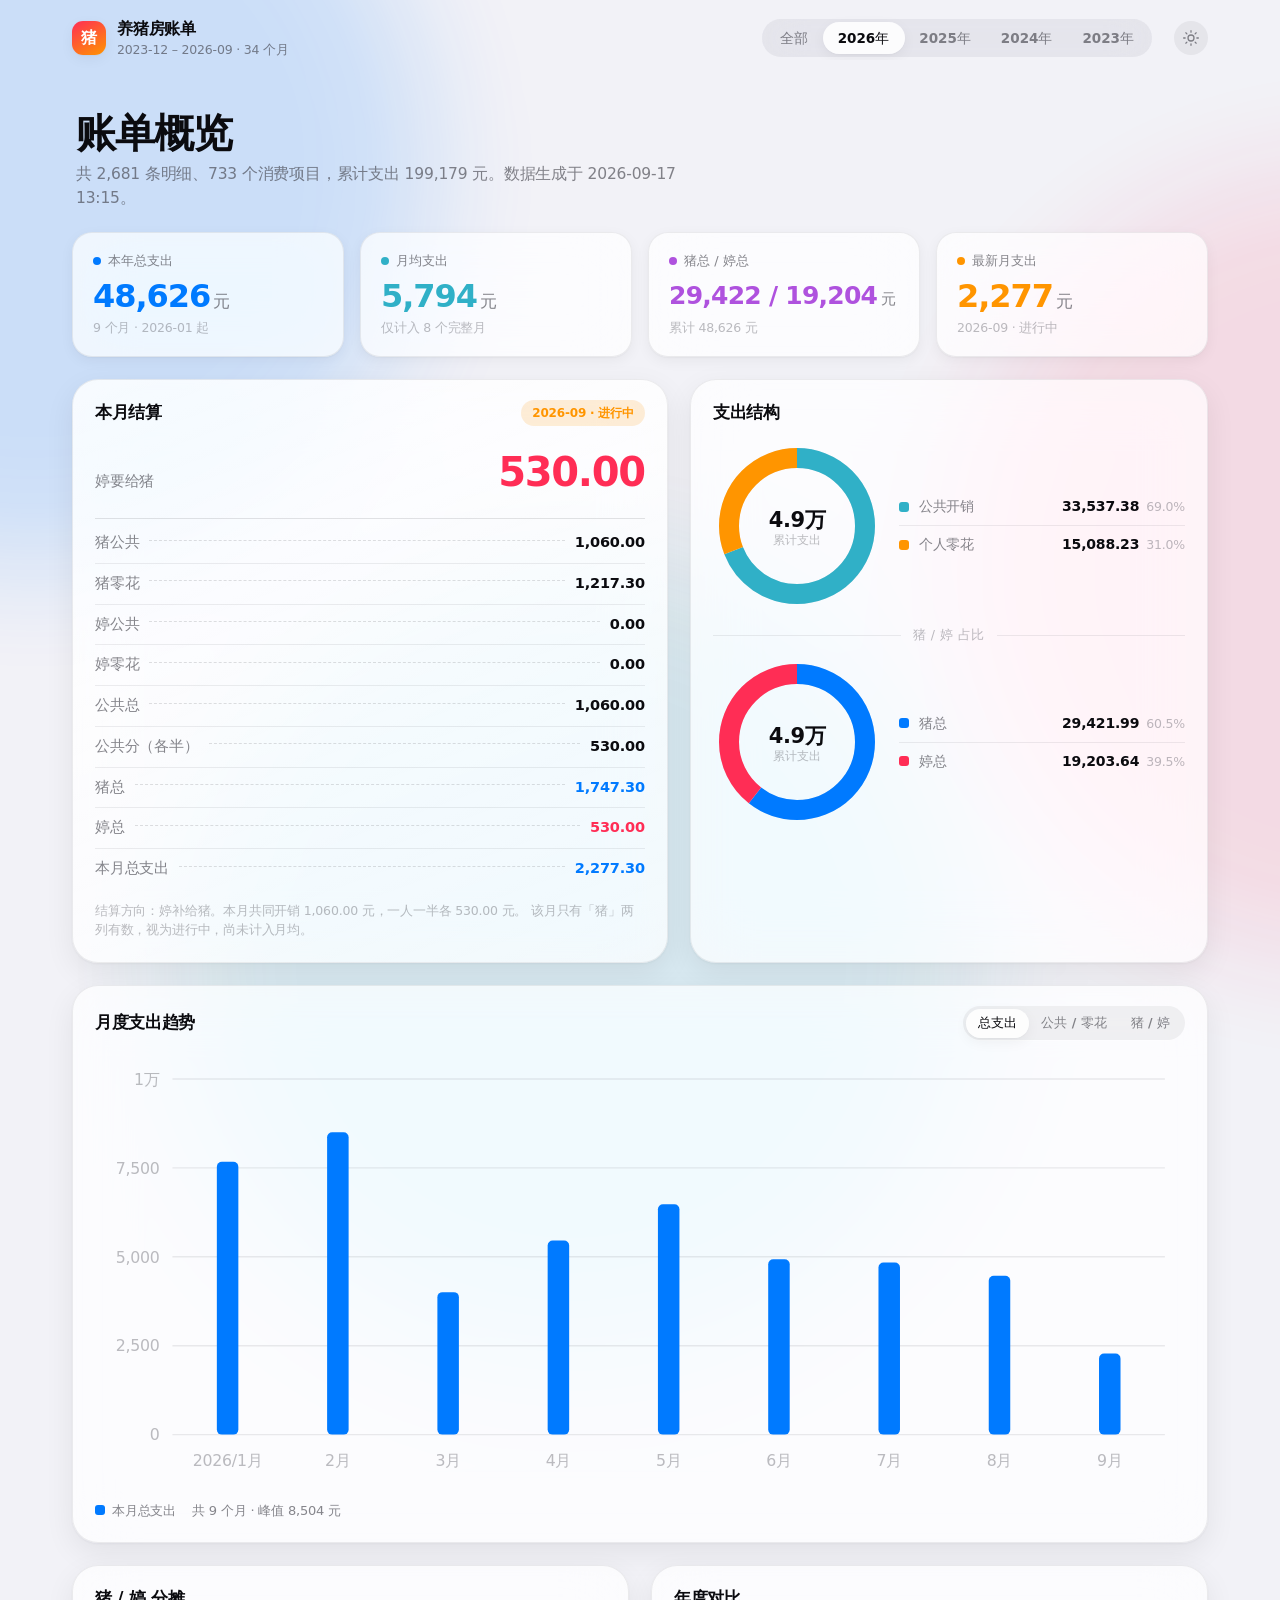
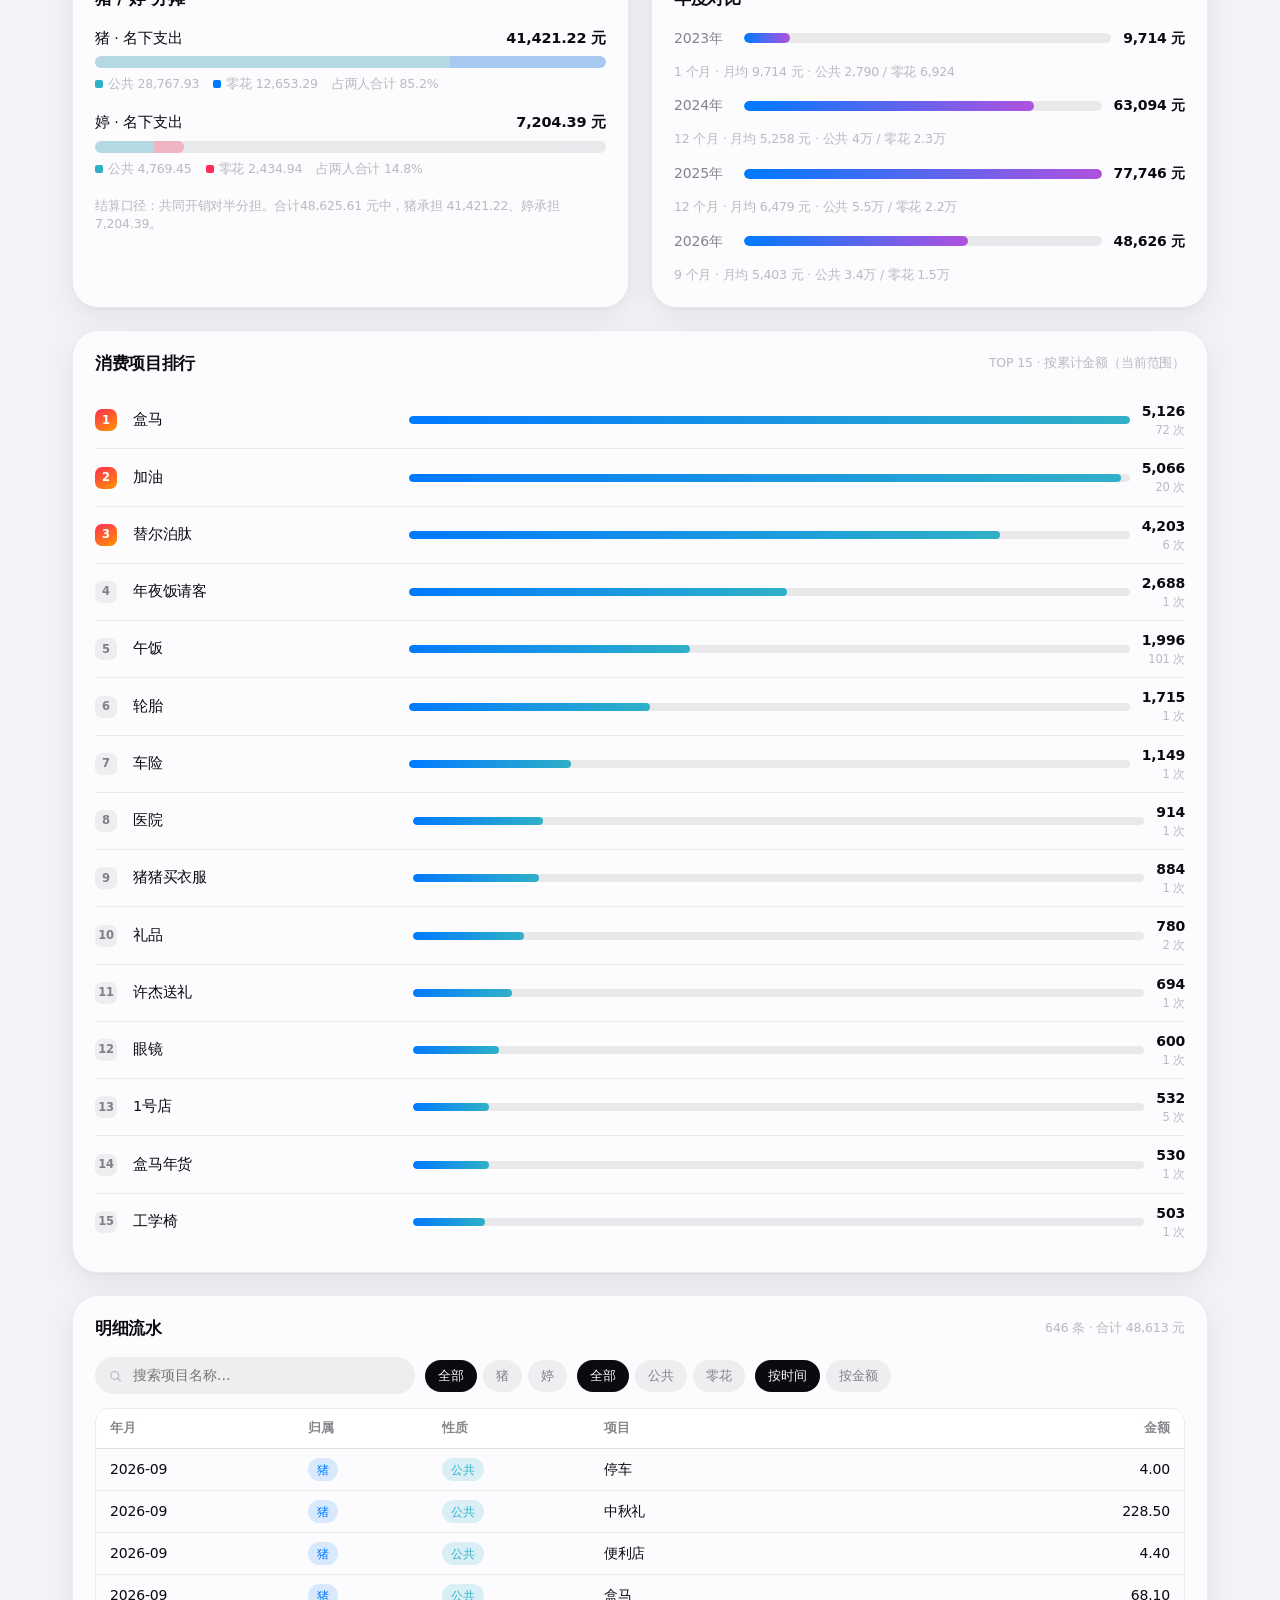
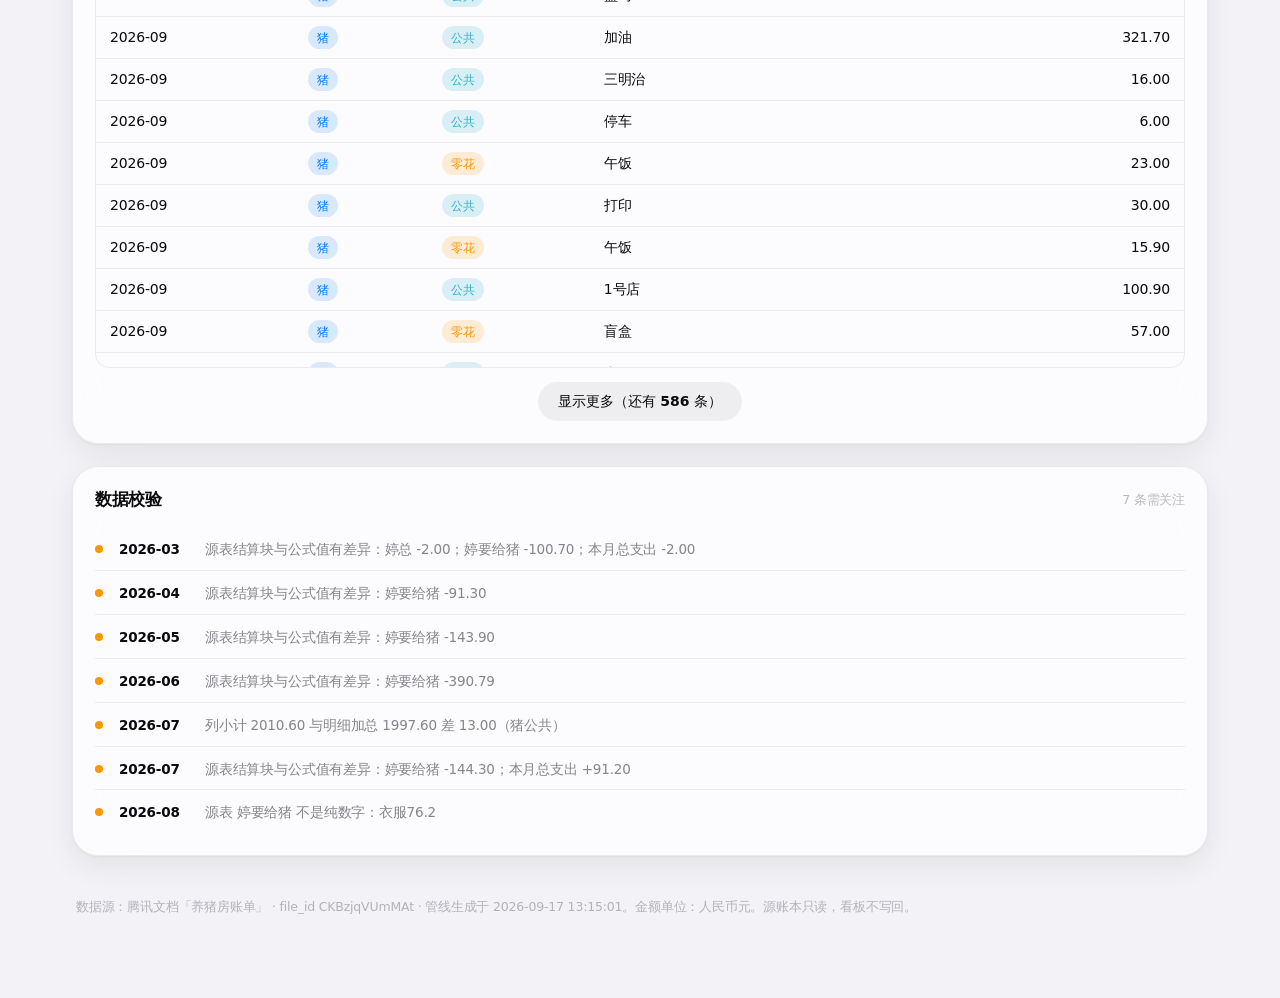
==== piggy-ledger/index.html @ edb76430 "1" ====
<!DOCTYPE html>
<html lang="zh-CN" data-theme="auto">
<head>
<meta charset="utf-8" />
<meta name="viewport" content="width=device-width, initial-scale=1, viewport-fit=cover" />
<meta name="color-scheme" content="light dark" />
<title>养猪房账单 · 看板</title>
<script>
/* 外观引导：把 auto 解析成 light/dark，避免首屏闪白 */
(function () {
  try {
    var pref = localStorage.getItem('piggy-theme') || 'auto';
    var dark = pref === 'dark'
      || (pref === 'auto' && window.matchMedia('(prefers-color-scheme: dark)').matches);
    document.documentElement.dataset.theme = dark ? 'dark' : 'light';
    document.documentElement.dataset.themePref = pref;
  } catch (e) {
    document.documentElement.dataset.theme = 'light';
  }
})();
</script>
<link rel="stylesheet" href="./styles.css" />
</head>
<body>

<div class="aurora" aria-hidden="true">
  <span class="aurora-a"></span>
  <span class="aurora-b"></span>
  <span class="aurora-c"></span>
</div>

<header class="navbar" id="navbar">
  <div class="navbar-inner">
    <div class="brand">
      <span class="brand-mark" aria-hidden="true">猪</span>
      <span class="brand-text">
        <strong>养猪房账单</strong>
        <em id="brandSub">加载中</em>
      </span>
    </div>

    <div class="navbar-tools">
      <!-- 横向滚动容器：窄屏下年份放不下时可横滑，两端渐隐提示「还有更多」 -->
      <div class="segmented-scroll" id="yearScroll">
        <div class="segmented" id="yearSeg" role="tablist" aria-label="年份筛选">
          <span class="segmented-pill" id="yearPill" aria-hidden="true"></span>
        </div>
      </div>
      <button class="icon-btn" id="themeBtn" type="button" title="切换外观" aria-label="切换外观">
        <svg viewBox="0 0 24 24" width="18" height="18" aria-hidden="true">
          <path class="ico-sun" d="M12 4.2v-2M12 21.8v-2M4.2 12h-2M21.8 12h-2M6.5 6.5 5.1 5.1M18.9 18.9l-1.4-1.4M17.5 6.5l1.4-1.4M5.1 18.9l1.4-1.4"
                stroke="currentColor" stroke-width="1.7" stroke-linecap="round" fill="none"/>
          <circle class="ico-sun" cx="12" cy="12" r="4" stroke="currentColor" stroke-width="1.7" fill="none"/>
          <path class="ico-moon" d="M20 13.6A8.4 8.4 0 0 1 10.4 4a8.4 8.4 0 1 0 9.6 9.6Z"
                stroke="currentColor" stroke-width="1.7" fill="none" stroke-linejoin="round"/>
        </svg>
      </button>
    </div>
  </div>
</header>

<main class="wrap">

  <section class="intro reveal">
    <h1>账单概览</h1>
    <p id="introSub">正在读取数据集…</p>
  </section>

  <section class="kpi-grid reveal" id="kpiGrid" aria-live="polite"></section>

  <section class="grid cols-3-2 reveal">
    <article class="card settlement-card" id="settlementCard">
      <div class="card-head">
        <h2>本月结算</h2>
        <span class="badge" id="settlementBadge">—</span>
      </div>
      <div class="settle-hero">
        <span class="settle-label">婷要给猪</span>
        <span class="settle-value" id="settleValue">—</span>
      </div>
      <ul class="settle-rows" id="settleRows"></ul>
      <p class="settle-note" id="settleNote"></p>
    </article>

    <article class="card" id="donutCard">
      <div class="card-head"><h2>支出结构</h2></div>
      <div class="donut-wrap">
        <div class="donut-host" id="donutHost"></div>
        <ul class="donut-legend" id="donutLegend"></ul>
      </div>
      <div class="donut-divider"><span>猪 / 婷 占比</span></div>
      <div class="donut-wrap">
        <div class="donut-host" id="donutHost2"></div>
        <ul class="donut-legend" id="donutLegend2"></ul>
      </div>
    </article>
  </section>

  <section class="card reveal">
    <div class="card-head">
      <h2>月度支出趋势</h2>
      <div class="segmented segmented-sm" id="trendSeg" role="tablist" aria-label="趋势口径">
        <span class="segmented-pill" id="trendPill" aria-hidden="true"></span>
      </div>
    </div>
    <div class="chart-host" id="trendHost"></div>
    <ul class="legend" id="trendLegend"></ul>
  </section>

  <section class="grid cols-2 reveal">
    <article class="card">
      <div class="card-head"><h2>猪 / 婷 分摊</h2></div>
      <div class="split-host" id="splitHost"></div>
    </article>
    <article class="card">
      <div class="card-head"><h2>年度对比</h2></div>
      <div class="year-host" id="yearHost"></div>
    </article>
  </section>

  <section class="card reveal">
    <div class="card-head">
      <h2>消费项目排行</h2>
      <span class="card-hint" id="rankHint">按累计金额</span>
    </div>
    <ol class="rank-list" id="rankList"></ol>
  </section>

  <section class="card reveal" id="detailCard">
    <div class="card-head">
      <h2>明细流水</h2>
      <span class="card-hint" id="detailHint">—</span>
    </div>
    <div class="filters">
      <label class="search">
        <svg viewBox="0 0 24 24" width="16" height="16" aria-hidden="true">
          <circle cx="11" cy="11" r="6.4" stroke="currentColor" stroke-width="1.8" fill="none"/>
          <path d="m16 16 4 4" stroke="currentColor" stroke-width="1.8" stroke-linecap="round"/>
        </svg>
        <input id="detailSearch" type="search" placeholder="搜索项目名称…" autocomplete="off" />
      </label>
      <div class="chip-row" id="whoChips"></div>
      <div class="chip-row" id="kindChips"></div>
      <div class="chip-row" id="sortChips"></div>
    </div>
    <div class="table-scroll" id="tableScroll">
      <table class="detail-table">
        <thead>
          <tr><th>年月</th><th>归属</th><th>性质</th><th>项目</th><th class="num">金额</th></tr>
        </thead>
        <tbody id="detailBody"></tbody>
      </table>
    </div>
    <div class="table-foot">
      <button class="btn" id="loadMore" type="button">显示更多</button>
    </div>
  </section>

  <section class="card reveal" id="checkCard">
    <div class="card-head">
      <h2>数据校验</h2>
      <span class="card-hint" id="checkHint">—</span>
    </div>
    <ul class="check-list" id="checkList"></ul>
  </section>

  <footer class="foot">
    <span id="footMeta">—</span>
  </footer>
</main>

<div class="tooltip" id="tooltip" role="tooltip" aria-hidden="true"></div>

<script src="./data.js"></script>
<script src="./app.js"></script>
</body>
</html>
---- piggy-ledger/styles.css ----
/* ============================================================
   养猪房账单 · Apple 风格设计系统
   设计依据：WWDC 流体交互 —— 即时响应 / 弹簧驱动 / 材质分层 / 光学字号
   动效参数：临界阻尼 damping 1.0 (response 0.4) · 抽屉阻尼 damping 0.8 (response 0.3)
   ============================================================ */

/* ------------------------------------------------------------ 令牌 */
html[data-theme="light"] {
  --bg-base: #F2F2F7;
  --bg-deep: #E9E9EF;

  --material: rgba(255, 255, 255, 0.72);
  --material-strong: rgba(255, 255, 255, 0.86);
  --material-thin: rgba(255, 255, 255, 0.52);
  --material-blur: saturate(180%) blur(30px);
  --material-blur-thin: saturate(180%) blur(20px);

  --label: #0B0B0F;
  --label-2: rgba(60, 60, 67, 0.62);
  --label-3: rgba(60, 60, 67, 0.34);
  --label-4: rgba(60, 60, 67, 0.16);

  --separator: rgba(60, 60, 67, 0.14);
  --hairline: rgba(60, 60, 67, 0.09);

  --fill-1: rgba(120, 120, 128, 0.10);
  --fill-2: rgba(120, 120, 128, 0.16);

  --blue: #007AFF;
  --green: #34C759;
  --orange: #FF9500;
  --pink: #FF2D55;
  --purple: #AF52DE;
  --teal: #30B0C7;
  --indigo: #5856D6;
  --red: #FF3B30;
  --yellow: #FFB300;
  --gray: #8E8E93;

  --shadow-1: 0 1px 2px rgba(0, 0, 0, .04), 0 4px 14px rgba(0, 0, 0, .05);
  --shadow-2: 0 1px 3px rgba(0, 0, 0, .05), 0 10px 30px rgba(0, 0, 0, .07);
  --shadow-3: 0 2px 8px rgba(0, 0, 0, .06), 0 20px 60px rgba(0, 0, 0, .10);

  --aurora-a: rgba(0, 122, 255, .18);
  --aurora-b: rgba(255, 45, 85, .13);
  --aurora-c: rgba(48, 176, 199, .14);

  --chart-grid: rgba(60, 60, 67, 0.10);
  --track: rgba(120, 120, 128, 0.14);
}

html[data-theme="dark"] {
  --bg-base: #000000;
  --bg-deep: #000000;

  --material: rgba(28, 28, 30, 0.72);
  --material-strong: rgba(38, 38, 42, 0.82);
  --material-thin: rgba(28, 28, 30, 0.50);
  --material-blur: saturate(180%) blur(30px);
  --material-blur-thin: saturate(180%) blur(20px);

  --label: #FFFFFF;
  --label-2: rgba(235, 235, 245, 0.62);
  --label-3: rgba(235, 235, 245, 0.34);
  --label-4: rgba(235, 235, 245, 0.16);

  --separator: rgba(235, 235, 245, 0.16);
  --hairline: rgba(235, 235, 245, 0.10);

  --fill-1: rgba(120, 120, 128, 0.20);
  --fill-2: rgba(120, 120, 128, 0.32);

  --blue: #0A84FF;
  --green: #30D158;
  --orange: #FF9F0A;
  --pink: #FF375F;
  --purple: #BF5AF2;
  --teal: #40C8E0;
  --indigo: #5E5CE6;
  --red: #FF453A;
  --yellow: #FFD60A;
  --gray: #98989D;

  --shadow-1: 0 1px 2px rgba(0, 0, 0, .4), 0 4px 16px rgba(0, 0, 0, .5);
  --shadow-2: 0 1px 3px rgba(0, 0, 0, .5), 0 12px 34px rgba(0, 0, 0, .6);
  --shadow-3: 0 2px 8px rgba(0, 0, 0, .55), 0 24px 70px rgba(0, 0, 0, .7);

  --aurora-a: rgba(10, 132, 255, .30);
  --aurora-b: rgba(255, 55, 95, .20);
  --aurora-c: rgba(64, 200, 224, .20);

  --chart-grid: rgba(235, 235, 245, 0.10);
  --track: rgba(120, 120, 128, 0.24);
}

:root {
  /* 弹簧：damping 1.0 / response 0.4 —— 移动、位移 */
  --spring-move: cubic-bezier(0.32, 0.72, 0, 1);
  --spring-settle: cubic-bezier(0.4, 0, 0.2, 1);
  /* 弹簧：damping 0.8 / response 0.3 —— 抽屉、分段控件，带轻微过冲 */
  --spring-sheet: cubic-bezier(0.34, 1.28, 0.5, 1);
  --dur-fast: 180ms;
  --dur: 320ms;
  --dur-slow: 460ms;

  --radius-xl: 26px;
  --radius-lg: 20px;
  --radius-md: 14px;
  --radius-sm: 10px;
  --radius-pill: 980px;

  --font: -apple-system, BlinkMacSystemFont, "SF Pro Display", "SF Pro Text",
          "Segoe UI Variable Display", "Segoe UI", "PingFang SC", "Hiragino Sans GB",
          "Microsoft YaHei UI", "Microsoft YaHei", system-ui, sans-serif;
  --font-num: "SF Mono", ui-monospace, "Cascadia Mono", "Segoe UI Mono", Consolas, monospace;

  --maxw: 1180px;
}

/* ------------------------------------------------------------ 基础 */

* { box-sizing: border-box; }

html { -webkit-text-size-adjust: 100%; }

body {
  margin: 0;
  min-height: 100vh;
  font-family: var(--font);
  color: var(--label);
  background: var(--bg-base);
  /* 光学字号：正文 17px 对应 Apple body，行高随字号自适应 */
  font-size: 17px;
  line-height: 1.5;
  letter-spacing: -0.011em;
  -webkit-font-smoothing: antialiased;
  text-rendering: optimizeLegibility;
  overflow-x: hidden;
}

h1, h2, h3, p, ul, ol, figure { margin: 0; }
ul, ol { padding: 0; list-style: none; }
button { font: inherit; color: inherit; }

.num, .tabular { font-variant-numeric: tabular-nums; }

/* ------------------------------------------------------------ 背景极光 */
.aurora {
  position: fixed;
  inset: -20vmax;
  z-index: 0;
  pointer-events: none;
  filter: blur(60px);
  opacity: .9;
}
.aurora span {
  position: absolute;
  display: block;
  width: 62vmax;
  height: 62vmax;
  border-radius: 50%;
  will-change: transform;
}
.aurora-a { background: var(--aurora-a); top: 2%; left: -6%; animation: drift-a 34s var(--spring-move) infinite alternate; }
.aurora-b { background: var(--aurora-b); top: 30%; right: -12%; animation: drift-b 41s var(--spring-move) infinite alternate; }
.aurora-c { background: var(--aurora-c); bottom: -14%; left: 24%; animation: drift-c 47s var(--spring-move) infinite alternate; }

@keyframes drift-a { to { transform: translate3d(9vmax, 7vmax, 0) scale(1.14); } }
@keyframes drift-b { to { transform: translate3d(-8vmax, 10vmax, 0) scale(1.08); } }
@keyframes drift-c { to { transform: translate3d(6vmax, -8vmax, 0) scale(1.12); } }

/* ------------------------------------------------------------ 导航栏 */
.navbar {
  position: sticky;
  top: 0;
  z-index: 40;
  padding: 10px 0;
  background: transparent;
  transition: background var(--dur) var(--spring-move), box-shadow var(--dur) var(--spring-move);
}
.navbar.is-stuck {
  background: var(--material);
  -webkit-backdrop-filter: var(--material-blur);
  backdrop-filter: var(--material-blur);
  box-shadow: 0 1px 0 var(--hairline), 0 8px 30px rgba(0, 0, 0, .05);
}
.navbar-inner {
  max-width: var(--maxw);
  margin: 0 auto;
  padding: 6px 22px;
  display: flex;
  align-items: center;
  gap: 16px;
  justify-content: space-between;
}
.brand { display: flex; align-items: center; gap: 11px; min-width: 0; }
.brand-mark {
  width: 34px; height: 34px;
  flex: 0 0 34px;
  display: grid; place-items: center;
  border-radius: 11px;
  font-size: 16px; font-weight: 700;
  color: #fff;
  background: linear-gradient(150deg, var(--pink), var(--orange));
  box-shadow: var(--shadow-1);
}
.brand-text { display: flex; flex-direction: column; min-width: 0; }
.brand-text strong { font-size: 16px; font-weight: 640; letter-spacing: -0.015em; }
.brand-text em {
  font-style: normal;
  font-size: 12.5px;
  color: var(--label-2);
  white-space: nowrap; overflow: hidden; text-overflow: ellipsis;
}
.navbar-tools { display: flex; align-items: center; gap: 10px; }

/* ------------------------------------------------------------ 分段控件 */
.segmented {
  position: relative;
  display: inline-flex;
  align-items: center;
  padding: 3px;
  border-radius: var(--radius-pill);
  background: var(--fill-1);
  -webkit-backdrop-filter: var(--material-blur-thin);
  backdrop-filter: var(--material-blur-thin);
}

/* 窄屏：年份分段控件横向滚动，不撑破导航栏 */
.segmented-scroll {
  flex: 0 1 auto;
  min-width: 0;
  max-width: 100%;
  overflow-x: auto;
  overflow-y: hidden;
  scrollbar-width: none;
  -webkit-overflow-scrolling: touch;
  /* 滚动时不触发浏览器返回手势 */
  overscroll-behavior-x: contain;
  /* 首尾留白，滚动到边缘时药丸不贴边 */
  padding: 3px 12px;
  /* 两端渐隐，暗示「还有更多」；未滚动到边界时才显示 */
  -webkit-mask-image: linear-gradient(90deg, transparent 0, #000 16px, #000 calc(100% - 16px), transparent 100%);
  mask-image: linear-gradient(90deg, transparent 0, #000 16px, #000 calc(100% - 16px), transparent 100%);
}
.segmented-scroll::-webkit-scrollbar { display: none; height: 0; }
.segmented-scroll .segmented { flex: 0 0 auto; }
.segmented-scroll.is-start {
  -webkit-mask-image: linear-gradient(90deg, #000 0, #000 calc(100% - 16px), transparent 100%);
  mask-image: linear-gradient(90deg, #000 0, #000 calc(100% - 16px), transparent 100%);
}
.segmented-scroll.is-end {
  -webkit-mask-image: linear-gradient(90deg, transparent 0, #000 16px, #000 100%);
  mask-image: linear-gradient(90deg, transparent 0, #000 16px, #000 100%);
}
.segmented-scroll.is-start.is-end {
  -webkit-mask-image: none;
  mask-image: none;
}

.segmented-pill {
  position: absolute;
  top: 3px; left: 0;
  height: calc(100% - 6px);
  border-radius: var(--radius-pill);
  background: var(--material-strong);
  box-shadow: var(--shadow-1);
  transform: translate3d(0, 0, 0);
  transition: transform var(--dur) var(--spring-sheet), width var(--dur) var(--spring-sheet);
  will-change: transform, width;
  pointer-events: none;
}
.segmented button {
  position: relative;
  z-index: 1;
  border: 0;
  background: none;
  padding: 6px 15px;
  min-height: 28px;
  display: inline-flex;
  align-items: center;
  justify-content: center;
  border-radius: var(--radius-pill);
  font-size: 13.5px;
  font-weight: 560;
  color: var(--label-2);
  cursor: pointer;
  white-space: nowrap;
  -webkit-tap-highlight-color: transparent;
  /* 按下即反馈：不等抬起 */
  transition: color var(--dur-fast) linear, transform 120ms var(--spring-move);
}
.segmented button:hover { color: var(--label); }
.segmented button:active { transform: scale(.955); }
.segmented button[aria-selected="true"] { color: var(--label); }
.segmented-sm button { padding: 5px 12px; min-height: 26px; font-size: 12.5px; }

.icon-btn {
  width: 34px; height: 34px;
  flex: 0 0 auto;
  display: grid; place-items: center;
  border: 0;
  border-radius: 50%;
  background: var(--fill-1);
  color: var(--label-2);
  cursor: pointer;
  -webkit-tap-highlight-color: transparent;
  transition: transform var(--dur) var(--spring-move), background var(--dur-fast) linear;
}
.icon-btn:hover { background: var(--fill-2); color: var(--label); }
.icon-btn:active { transform: scale(.92); }
html[data-theme="dark"] .ico-sun { display: none; }
html[data-theme="light"] .ico-moon { display: none; }

/* ------------------------------------------------------------ 布局 */
.wrap {
  position: relative;
  z-index: 1;
  max-width: var(--maxw);
  margin: 0 auto;
  padding: 26px 22px 80px;
  display: flex;
  flex-direction: column;
  gap: 22px;
}
.grid { display: grid; gap: 22px; }
.cols-2 { grid-template-columns: repeat(2, minmax(0, 1fr)); }
.cols-3-2 { grid-template-columns: minmax(0, 1.15fr) minmax(0, 1fr); }

.intro { padding: 10px 4px 0; }
.intro h1 {
  font-size: 40px;
  line-height: 1.08;
  font-weight: 700;
  letter-spacing: -0.028em;
}
.intro p {
  margin-top: 8px;
  color: var(--label-2);
  font-size: 15.5px;
  max-width: 62ch;
}

/* ------------------------------------------------------------ 卡片（材质 + 层级） */
.card {
  position: relative;
  padding: 20px 22px 22px;
  border-radius: var(--radius-xl);
  background: var(--material);
  -webkit-backdrop-filter: var(--material-blur);
  backdrop-filter: var(--material-blur);
  box-shadow: var(--shadow-2);
  border: 1px solid var(--hairline);
  transition: transform var(--dur) var(--spring-move), box-shadow var(--dur) var(--spring-move);
}
@media (hover: hover) {
  .card:hover { transform: translate3d(0, -3px, 0); box-shadow: var(--shadow-3); }
}
.card-head {
  display: flex;
  align-items: center;
  justify-content: space-between;
  gap: 14px;
  margin-bottom: 16px;
}
.card-head h2 {
  font-size: 17px;
  font-weight: 640;
  letter-spacing: -0.018em;
}
.card-hint { font-size: 12.5px; color: var(--label-3); }

/* ------------------------------------------------------------ KPI */
.kpi-grid {
  display: grid;
  grid-template-columns: repeat(4, minmax(0, 1fr));
  gap: 16px;
}
.kpi {
  padding: 18px 20px;
  border-radius: var(--radius-lg);
  background: var(--material);
  -webkit-backdrop-filter: var(--material-blur);
  backdrop-filter: var(--material-blur);
  box-shadow: var(--shadow-1);
  border: 1px solid var(--hairline);
  transition: transform var(--dur) var(--spring-move), box-shadow var(--dur) var(--spring-move);
}
@media (hover: hover) {
  .kpi:hover { transform: translate3d(0, -3px, 0); box-shadow: var(--shadow-2); }
}
.kpi-label {
  display: flex; align-items: center; gap: 7px;
  font-size: 13px;
  color: var(--label-2);
  letter-spacing: 0;
}
.kpi-dot { width: 8px; height: 8px; border-radius: 50%; background: var(--blue); flex: 0 0 8px; }
.kpi-value {
  margin-top: 8px;
  font-size: 32px;
  font-weight: 660;
  letter-spacing: -0.032em;
  line-height: 36px;
  font-variant-numeric: tabular-nums;
}
/* line-height:1 让「元」的行盒只按自身字号计算，不再把整行行盒撑高，
   从而所有 KPI 卡的行高一致（否则小字号 unit 会把行盒从 36px 撑到 42px） */
.kpi-value .unit { font-size: 17px; font-weight: 560; color: var(--label-2); margin-left: 3px; letter-spacing: 0; line-height: 1; }
/* 猪总/婷总 卡片：长文本「X / Y 元」强制单行，字号按断点分档（不用流体缩放，避免全程小字） */
.kpi-people .kpi-value {
  white-space: nowrap;
  letter-spacing: -0.03em;
  font-size: 25px;          /* ≥1121px：四列并排，卡片最窄处内容宽约 217px */
}
/* 「元」按 0.58em 跟随数字缩放，观感与其余 KPI 卡的 unit 一致 */
.kpi-people .kpi-value .unit { font-size: 0.58em; margin-left: 4px; letter-spacing: 0; }
/* 1001–1120px：四列且卡片最窄（内容宽 187–217px），字号收到最小一档 */
@media (min-width: 1001px) and (max-width: 1120px) {
  .kpi-people .kpi-value { font-size: 22px; }
}
/* 两列布局（641–1000px）：卡片变宽，字号可放大 */
@media (min-width: 641px) and (max-width: 1000px) {
  .kpi-people .kpi-value { font-size: 28px; }
}
/* 窄屏（≤640px）：两列下这张卡只有约 140px 可用宽度，改为独占整行，
   字号得以与其余 KPI 卡一致（24px），最后一张卡同样占满以补齐栅格 */
@media (max-width: 640px) {
  .kpi-people, .kpi:last-child { grid-column: 1 / -1; }
  .kpi-people .kpi-value { font-size: 24px; }
}
.kpi-sub { margin-top: 5px; font-size: 12.5px; color: var(--label-3); }

/* ------------------------------------------------------------ 结算卡 */
.settlement-card {
  background: linear-gradient(160deg, var(--material-strong), var(--material));
}
.badge {
  padding: 4px 11px;
  border-radius: var(--radius-pill);
  font-size: 12px;
  font-weight: 600;
  color: var(--blue);
  background: color-mix(in srgb, var(--blue) 14%, transparent);
  white-space: nowrap;
}
.badge.is-warn { color: var(--orange); background: color-mix(in srgb, var(--orange) 16%, transparent); }
.settle-hero {
  display: flex;
  align-items: baseline;
  justify-content: space-between;
  gap: 12px;
  padding-bottom: 16px;
  border-bottom: 1px solid var(--separator);
}
.settle-label { font-size: 14.5px; color: var(--label-2); }
.settle-value {
  font-size: 40px;
  font-weight: 700;
  letter-spacing: -0.032em;
  font-variant-numeric: tabular-nums;
  color: var(--pink);
}
.settle-rows { margin-top: 4px; }
.settle-rows li {
  display: flex;
  align-items: center;
  gap: 10px;
  padding: 9px 0;
  border-bottom: 1px solid var(--hairline);
  font-size: 14.5px;
}
.settle-rows li:last-child { border-bottom: 0; }
.settle-rows .k { color: var(--label-2); }
.settle-rows .dots { flex: 1; border-bottom: 1px dashed var(--label-4); transform: translateY(-3px); }
.settle-rows .v { font-variant-numeric: tabular-nums; font-weight: 600; }
.settle-note { margin-top: 12px; font-size: 12.5px; color: var(--label-3); line-height: 1.55; }

/* ------------------------------------------------------------ 环图 */
.donut-wrap { display: flex; align-items: center; gap: 18px; }
.donut-host { flex: 0 0 168px; }
.donut-host svg { width: 168px; height: 168px; display: block; }
.donut-arc { transition: opacity var(--dur-fast) linear; }
.donut-host:hover .donut-arc { opacity: .45; }
.donut-arc:hover, .donut-arc.is-on { opacity: 1 !important; }
.donut-center-v { font-size: 21px; font-weight: 680; letter-spacing: -0.02em; }
.donut-center-l { font-size: 11.5px; }
.donut-legend { flex: 1; min-width: 0; }
.donut-legend li {
  display: grid;
  grid-template-columns: 10px 1fr auto;
  align-items: center;
  gap: 10px;
  padding: 8px 0;
  font-size: 14px;
  border-bottom: 1px solid var(--hairline);
}
.donut-legend li:last-child { border-bottom: 0; }
.donut-legend .sw { width: 10px; height: 10px; border-radius: 3px; }
.donut-legend .n { color: var(--label-2); }
.donut-legend .v { font-variant-numeric: tabular-nums; font-weight: 600; }
.donut-legend .pct { color: var(--label-3); font-size: 12.5px; margin-left: 7px; font-weight: 500; }
.donut-divider {
  display: flex; align-items: center; gap: 12px;
  margin-top: 16px; margin-bottom: 14px;
  color: var(--label-3); font-size: 12.5px; font-weight: 500; letter-spacing: .04em;
}
.donut-divider::before, .donut-divider::after { content: ''; flex: 1; height: 1px; background: var(--track); }

/* ------------------------------------------------------------ 图表 */
.chart-host { width: 100%; }
.chart-host svg { width: 100%; height: auto; display: block; overflow: visible; }
.bar { transition: opacity var(--dur-fast) linear; }
.chart-host:hover .bar { opacity: .5; }
.chart-host .bar.is-on { opacity: 1; }
.chart-host .hit { fill: transparent; cursor: pointer; }
.axis-label { font-size: 11px; fill: var(--label-3); font-variant-numeric: tabular-nums; }
.grid-line { stroke: var(--chart-grid); stroke-width: 1; }
.bar-rect { transition: y var(--dur-slow) var(--spring-move), height var(--dur-slow) var(--spring-move), opacity var(--dur-fast) linear; }

.legend { display: flex; flex-wrap: wrap; gap: 16px; margin-top: 14px; }
.legend li { display: flex; align-items: center; gap: 7px; font-size: 13px; color: var(--label-2); }
.legend .sw { width: 10px; height: 10px; border-radius: 3px; }

/* ------------------------------------------------------------ 分摊 */
.split-host { display: flex; flex-direction: column; gap: 18px; }
.split-row .split-top {
  display: flex; align-items: baseline; justify-content: space-between;
  font-size: 14.5px; margin-bottom: 7px;
}
.split-row .split-top .amt { font-variant-numeric: tabular-nums; font-weight: 640; }
.split-track {
  height: 12px;
  border-radius: var(--radius-pill);
  background: var(--track);
  overflow: hidden;
  display: flex;
}
.split-track span { display: block; height: 100%; transition: width var(--dur-slow) var(--spring-move); }
.split-legend { margin-top: 7px; display: flex; gap: 14px; font-size: 12.5px; color: var(--label-3); }
.split-legend i { display: inline-block; width: 8px; height: 8px; border-radius: 2px; margin-right: 5px; }

/* ------------------------------------------------------------ 年度对比 */
.year-host { display: flex; flex-direction: column; gap: 14px; }
.year-row {
  display: grid;
  grid-template-columns: 58px 1fr auto;
  align-items: center;
  gap: 12px;
  font-size: 14px;
}
.year-row .y { color: var(--label-2); font-variant-numeric: tabular-nums; }
.year-row .track { height: 10px; border-radius: var(--radius-pill); background: var(--track); overflow: hidden; }
.year-row .track i { display: block; height: 100%; border-radius: var(--radius-pill); transition: width var(--dur-slow) var(--spring-move); }
.year-row .amt { font-variant-numeric: tabular-nums; font-weight: 620; }
.year-note { font-size: 12.5px; color: var(--label-3); }

/* ------------------------------------------------------------ 排行 */
.rank-list { display: flex; flex-direction: column; }
.rank-item {
  display: grid;
  grid-template-columns: 26px minmax(96px, 1.1fr) minmax(80px, 3fr) auto;
  align-items: center;
  gap: 12px;
  padding: 9px 0;
  border-bottom: 1px solid var(--hairline);
}
.rank-item:last-child { border-bottom: 0; }
.rank-no {
  width: 22px; height: 22px;
  display: grid; place-items: center;
  border-radius: 7px;
  font-size: 11.5px; font-weight: 640;
  color: var(--label-2);
  background: var(--fill-1);
  font-variant-numeric: tabular-nums;
}
.rank-item:nth-child(-n+3) .rank-no { color: #fff; background: linear-gradient(150deg, var(--pink), var(--orange)); }
.rank-name { font-size: 14.5px; overflow: hidden; text-overflow: ellipsis; white-space: nowrap; }
.rank-track { height: 8px; border-radius: var(--radius-pill); background: var(--track); overflow: hidden; }
.rank-track i {
  display: block; height: 100%; border-radius: var(--radius-pill);
  background: linear-gradient(90deg, var(--blue), var(--teal));
  transition: width var(--dur-slow) var(--spring-move);
}
.rank-amt { font-size: 14px; font-variant-numeric: tabular-nums; font-weight: 600; text-align: right; }
.rank-amt em { display: block; font-style: normal; font-size: 11.5px; color: var(--label-3); font-weight: 500; }

/* ------------------------------------------------------------ 筛选器 */
.filters { display: flex; flex-wrap: wrap; gap: 10px; align-items: center; margin-bottom: 14px; }
.search {
  display: flex; align-items: center; gap: 8px;
  padding: 7px 13px;
  border-radius: var(--radius-pill);
  background: var(--fill-1);
  color: var(--label-3);
  flex: 1 1 220px;
  min-width: 180px;
  max-width: 320px;
  transition: box-shadow var(--dur-fast) linear, background var(--dur-fast) linear;
}
.search:focus-within { background: var(--fill-2); box-shadow: 0 0 0 3.5px color-mix(in srgb, var(--blue) 22%, transparent); }
.search input {
  border: 0; outline: 0; background: none; color: var(--label);
  font: inherit; font-size: 14px; width: 100%; min-width: 0;
}
.search input::-webkit-search-cancel-button { -webkit-appearance: none; }
.chip-row { display: flex; gap: 6px; flex-wrap: wrap; }
.chip {
  border: 0;
  padding: 6px 13px;
  border-radius: var(--radius-pill);
  background: var(--fill-1);
  color: var(--label-2);
  font-size: 13px;
  font-weight: 540;
  cursor: pointer;
  transition: background var(--dur-fast) linear, color var(--dur-fast) linear,
              transform 130ms var(--spring-move);
}
.chip:hover { background: var(--fill-2); color: var(--label); }
.chip:active { transform: scale(.95); }
.chip[aria-pressed="true"] { background: var(--label); color: var(--bg-base); }

/* ------------------------------------------------------------ 明细表 */
.table-scroll {
  max-height: 560px;
  overflow: auto;
  border-radius: var(--radius-md);
  border: 1px solid var(--hairline);
  overscroll-behavior: contain;
  scrollbar-width: thin;
}
.detail-table { width: 100%; border-collapse: collapse; font-size: 14px; }
.detail-table thead th {
  position: sticky; top: 0; z-index: 2;
  text-align: left;
  padding: 10px 14px;
  font-size: 12.5px;
  font-weight: 600;
  color: var(--label-2);
  background: var(--material-strong);
  -webkit-backdrop-filter: var(--material-blur-thin);
  backdrop-filter: var(--material-blur-thin);
  border-bottom: 1px solid var(--separator);
  white-space: nowrap;
}
.detail-table th.num, .detail-table td.num { text-align: right; font-variant-numeric: tabular-nums; }
.detail-table tbody tr { transition: background var(--dur-fast) linear; }
.detail-table tbody tr:hover { background: var(--fill-1); }
.detail-table td {
  padding: 9px 14px;
  border-bottom: 1px solid var(--hairline);
  white-space: nowrap;
}
.detail-table tbody tr:last-child td { border-bottom: 0; }
.tag {
  display: inline-block;
  padding: 2.5px 9px;
  border-radius: var(--radius-pill);
  font-size: 12px;
  font-weight: 560;
  line-height: 1.5;
}
.tag-zhu { color: var(--blue); background: color-mix(in srgb, var(--blue) 14%, transparent); }
.tag-ting { color: var(--pink); background: color-mix(in srgb, var(--pink) 14%, transparent); }
.tag-public { color: var(--teal); background: color-mix(in srgb, var(--teal) 16%, transparent); }
.tag-pocket { color: var(--orange); background: color-mix(in srgb, var(--orange) 16%, transparent); }
.detail-table .item-cell { white-space: normal; min-width: 180px; }
.empty { padding: 34px 14px; text-align: center; color: var(--label-3); font-size: 14px; }

.table-foot { display: flex; align-items: center; justify-content: center; padding-top: 14px; }
.btn {
  border: 0;
  padding: 9px 20px;
  border-radius: var(--radius-pill);
  background: var(--fill-1);
  color: var(--label);
  font-size: 14px;
  font-weight: 560;
  cursor: pointer;
  transition: background var(--dur-fast) linear, transform 130ms var(--spring-move), opacity var(--dur-fast) linear;
}
.btn:hover { background: var(--fill-2); }
.btn:active { transform: scale(.96); }
.btn[disabled] { opacity: .38; cursor: default; }
.btn[disabled]:active { transform: none; }

/* ------------------------------------------------------------ 校验 */
.check-list { display: flex; flex-direction: column; gap: 2px; }
.check-item {
  display: grid;
  grid-template-columns: 12px 74px 1fr;
  align-items: start;
  gap: 12px;
  padding: 10px 0;
  border-bottom: 1px solid var(--hairline);
  font-size: 13.5px;
  color: var(--label-2);
  line-height: 1.55;
}
.check-item:last-child { border-bottom: 0; }
.check-dot { width: 8px; height: 8px; border-radius: 50%; background: var(--orange); margin-top: 6px; }
.check-ym { font-variant-numeric: tabular-nums; color: var(--label); font-weight: 560; }
.check-msg { word-break: break-word; }
.check-item.is-tiny { color: var(--label-3); }
.check-item.is-tiny .check-ym { color: var(--label-2); }
.check-toggle { grid-template-columns: 12px 1fr; }
.check-toggle .chip { justify-self: start; }

/* ------------------------------------------------------------ 提示气泡 */
.tooltip {
  position: fixed;
  z-index: 90;
  pointer-events: none;
  opacity: 0;
  transform: translate3d(-50%, -120%, 0) scale(.94);
  transform-origin: 50% 100%;
  transition: opacity var(--dur-fast) linear, transform var(--dur) var(--spring-sheet);
  padding: 10px 13px;
  border-radius: var(--radius-md);
  background: var(--material-strong);
  -webkit-backdrop-filter: var(--material-blur);
  backdrop-filter: var(--material-blur);
  box-shadow: var(--shadow-3);
  border: 1px solid var(--hairline);
  font-size: 13px;
  line-height: 1.6;
  white-space: nowrap;
}
.tooltip.is-on { opacity: 1; transform: translate3d(-50%, -140%, 0) scale(1); }
.tooltip b { font-weight: 640; }
.tooltip .tt-row { display: flex; justify-content: space-between; gap: 18px; }
.tooltip .tt-row span:first-child { color: var(--label-2); }
.tooltip .tt-row span:last-child { font-variant-numeric: tabular-nums; }

/* ------------------------------------------------------------ 页脚 */
.foot {
  padding: 18px 4px 0;
  font-size: 12.5px;
  color: var(--label-3);
  line-height: 1.7;
}

/* ------------------------------------------------------------ 入场（弹簧 + 交错） */
@keyframes reveal-fallback { to { opacity: 1; transform: none; } }
.reveal {
  opacity: 0;
  transform: translate3d(0, 16px, 0);
  /* 兜底：脚本未执行 / 观察器未触发时，1.2s 后强制显示，杜绝内容永久不可见 */
  animation: reveal-fallback 1ms linear 1.2s forwards;
}
.reveal.is-in {
  opacity: 1;
  transform: none;
  animation: none;
  transition: opacity var(--dur-slow) var(--spring-move), transform var(--dur-slow) var(--spring-move);
}
/* 观察器未就绪时立即显示，避免依赖脚本 */
.reveal.is-fallback { opacity: 1; transform: none; animation: none; }

/* ------------------------------------------------------------ 响应式 */
@media (max-width: 1000px) {
  .kpi-grid { grid-template-columns: repeat(2, minmax(0, 1fr)); }
  .cols-3-2, .cols-2 { grid-template-columns: minmax(0, 1fr); }
}

/* 中等屏：年度控件开始收窄，但仍能完整放下；允许换行避免溢出 */
@media (max-width: 860px) {
  .navbar-inner { flex-wrap: wrap; row-gap: 8px; }
  .navbar-tools { margin-left: auto; }
}

/* --- ≤820px：平板竖屏 / 手机横屏 -->
   结算卡与环图并排太挤，改为纵向堆叠 */
@media (max-width: 820px) {
  .donut-wrap { flex-direction: column; align-items: stretch; gap: 14px; }
  .donut-host { flex: none; margin: 0 auto; }
  .donut-legend { width: 100%; }
}

/* --- ≤640px：手机 -->
   导航改两行（品牌 / 年份+外观），年份控件获得整行宽度不再挤压换行 */
@media (max-width: 640px) {
  body { font-size: 16px; }
  .wrap { padding: 18px 14px 64px; gap: 18px; }
  .navbar { padding: 8px 0; }
  .navbar-inner { padding: 4px 14px; gap: 10px; }
  .brand-text em { display: none; }
  .brand { flex: 1 1 100%; }
  .navbar-tools { width: 100%; gap: 8px; }
  .segmented-scroll { flex: 1 1 auto; }

  /* 年份按钮收窄内边距，尽量多露出一项 */
  .segmented button { padding: 7px 13px; font-size: 13px; }
  .segmented-scroll .segmented { padding: 3px 2px; }

  .intro { padding-top: 4px; }
  .intro h1 { font-size: 30px; }
  .kpi-grid { grid-template-columns: repeat(2, minmax(0, 1fr)); gap: 12px; }
  .kpi { padding: 15px 16px; }
  .kpi-value { font-size: 24px; line-height: 27px; }
  .card { padding: 17px 16px 19px; border-radius: var(--radius-lg); }
  .card-head { gap: 10px; margin-bottom: 14px; }
  .rank-item { grid-template-columns: 24px 1fr auto; }
  .rank-item .rank-track { display: none; }
  .settle-value { font-size: 32px; }
  .search { max-width: none; flex: 1 1 100%; }
  .check-item { grid-template-columns: 12px 1fr; }
  .check-ym { grid-column: 2; }
  .check-msg { grid-column: 2; }

  /* --- 触控尺寸：可点元素补足到 44px 命中区，视觉尺寸保持不变 --- */
  .segmented button { position: relative; }
  .segmented button::after {
    content: "";
    position: absolute;
    left: 0; right: 0;
    top: 50%;
    height: 44px;
    transform: translateY(-50%);
  }
  .segmented-sm button::after { height: 42px; }
  .chip { position: relative; }
  .chip::after {
    content: "";
    position: absolute;
    left: 0; right: 0;
    top: 50%;
    height: 42px;
    transform: translateY(-50%);
  }
  .icon-btn { position: relative; }
  .icon-btn::after {
    content: "";
    position: absolute;
    left: 50%; top: 50%;
    width: 44px; height: 44px;
    transform: translate(-50%, -50%);
  }
  .chip { padding: 9px 15px; }
  .btn { padding: 11px 22px; }
  .search { padding: 10px 14px; }

  /* --- 明细表：小屏下「项目」列伸缩换行，金额列不被挤出视野 --- */
  .detail-table { font-size: 13.5px; }
  .detail-table th, .detail-table td { padding: 9px 10px; }
  .detail-table .item-cell { white-space: normal; min-width: 0; }
  .table-scroll { max-height: 70vh; }

  /* --- 图表 --- */
  .chart-host { margin: 0 -4px; }
  .legend { gap: 12px; }
}

/* --- ≤380px：iPhone SE / 折叠屏外屏 -->
   两列 KPI 信息密度过高，改单列 */
@media (max-width: 380px) {
  .kpi-grid { grid-template-columns: minmax(0, 1fr); gap: 10px; }
  .kpi { padding: 13px 15px; }
  .intro h1 { font-size: 26px; }
  .settle-value { font-size: 28px; }
  .card { padding: 15px 13px 16px; }
  /* 明细表列太挤：进一步收窄内边距，并允许「归属/性质」标签内文字截断 */
  .detail-table { font-size: 13px; }
  .detail-table th, .detail-table td { padding: 8px 6px; }
  .detail-table th:first-child, .detail-table td:first-child { padding-left: 10px; }
  .detail-table th:last-child, .detail-table td:last-child { padding-right: 10px; }
  .tag { padding: 2px 7px; font-size: 11.5px; }
}

/* ------------------------------------------------------------ 无障碍 */

/* 减弱动效：去掉一切位移与弹簧，只保留即时状态切换 */
@media (prefers-reduced-motion: reduce) {
  *, *::before, *::after {
    animation-duration: .001ms !important;
    animation-iteration-count: 1 !important;
    transition-duration: .001ms !important;
    scroll-behavior: auto !important;
  }
  .aurora span { animation: none !important; }
  .reveal { opacity: 1 !important; transform: none !important; }
  .card:hover, .kpi:hover { transform: none; }
}

/* 降低透明度：材质转不透明，保证对比度 */
@media (prefers-reduced-transparency: reduce) {
  :root {
    --material: rgb(255, 255, 255);
    --material-strong: #FFFFFF;
    --material-thin: #FFFFFF;
    --material-blur: none;
    --material-blur-thin: none;
  }
  html[data-theme="dark"] {
    --material: #1C1C1E;
    --material-strong: #26262A;
    --material-thin: #1C1C1E;
  }
  .aurora { display: none; }
  .navbar.is-stuck, .card, .kpi, .segmented, .tooltip,
  .detail-table thead th, .segmented-pill { -webkit-backdrop-filter: none; backdrop-filter: none; }
}

/* 提高对比度：加强描边与次要文字 */
@media (prefers-contrast: more) {
  :root {
    --hairline: rgba(0, 0, 0, .34);
    --separator: rgba(0, 0, 0, .5);
    --label-2: rgba(0, 0, 0, .82);
    --label-3: rgba(0, 0, 0, .68);
  }
  html[data-theme="dark"] {
    --hairline: rgba(255, 255, 255, .40);
    --separator: rgba(255, 255, 255, .55);
    --label-2: rgba(255, 255, 255, .88);
    --label-3: rgba(255, 255, 255, .74);
  }
}

/* 焦点可见（键盘可达） */
:focus-visible {
  outline: 3px solid color-mix(in srgb, var(--blue) 70%, transparent);
  outline-offset: 2px;
  border-radius: var(--radius-sm);
}
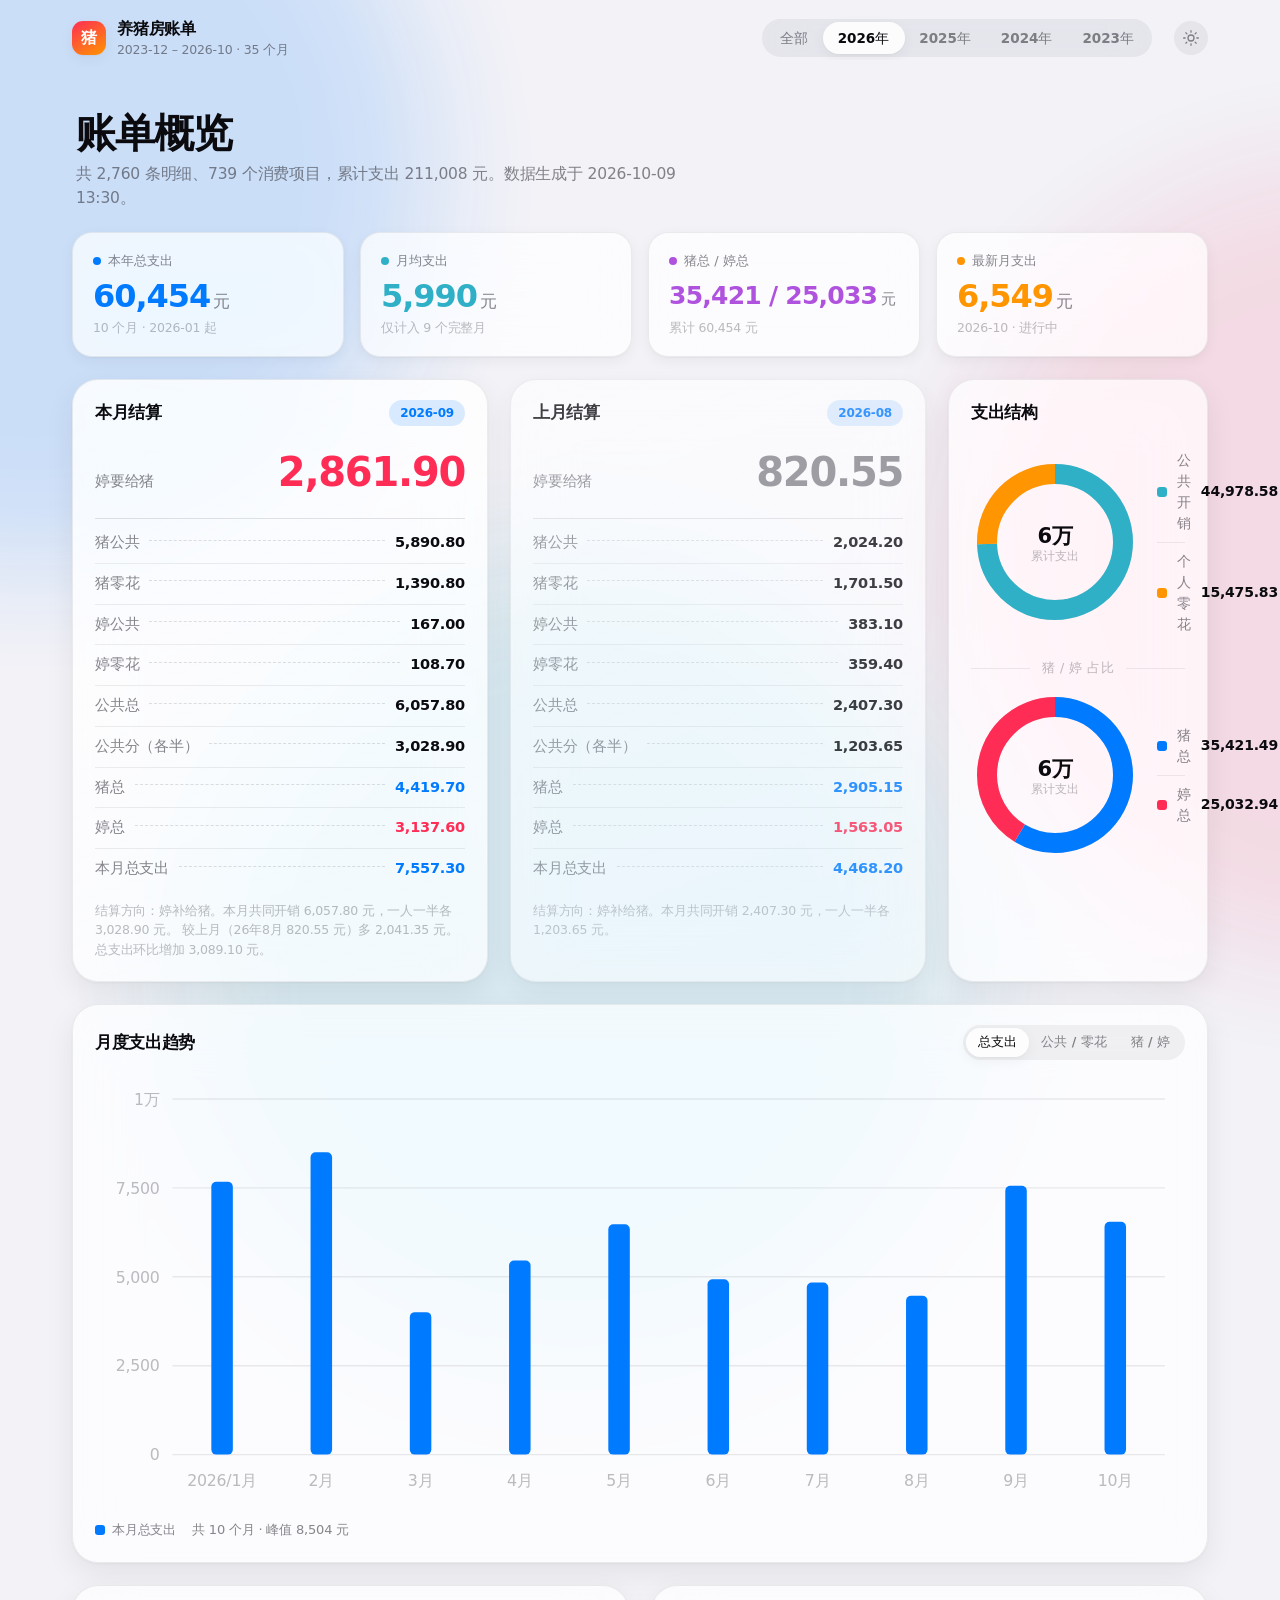
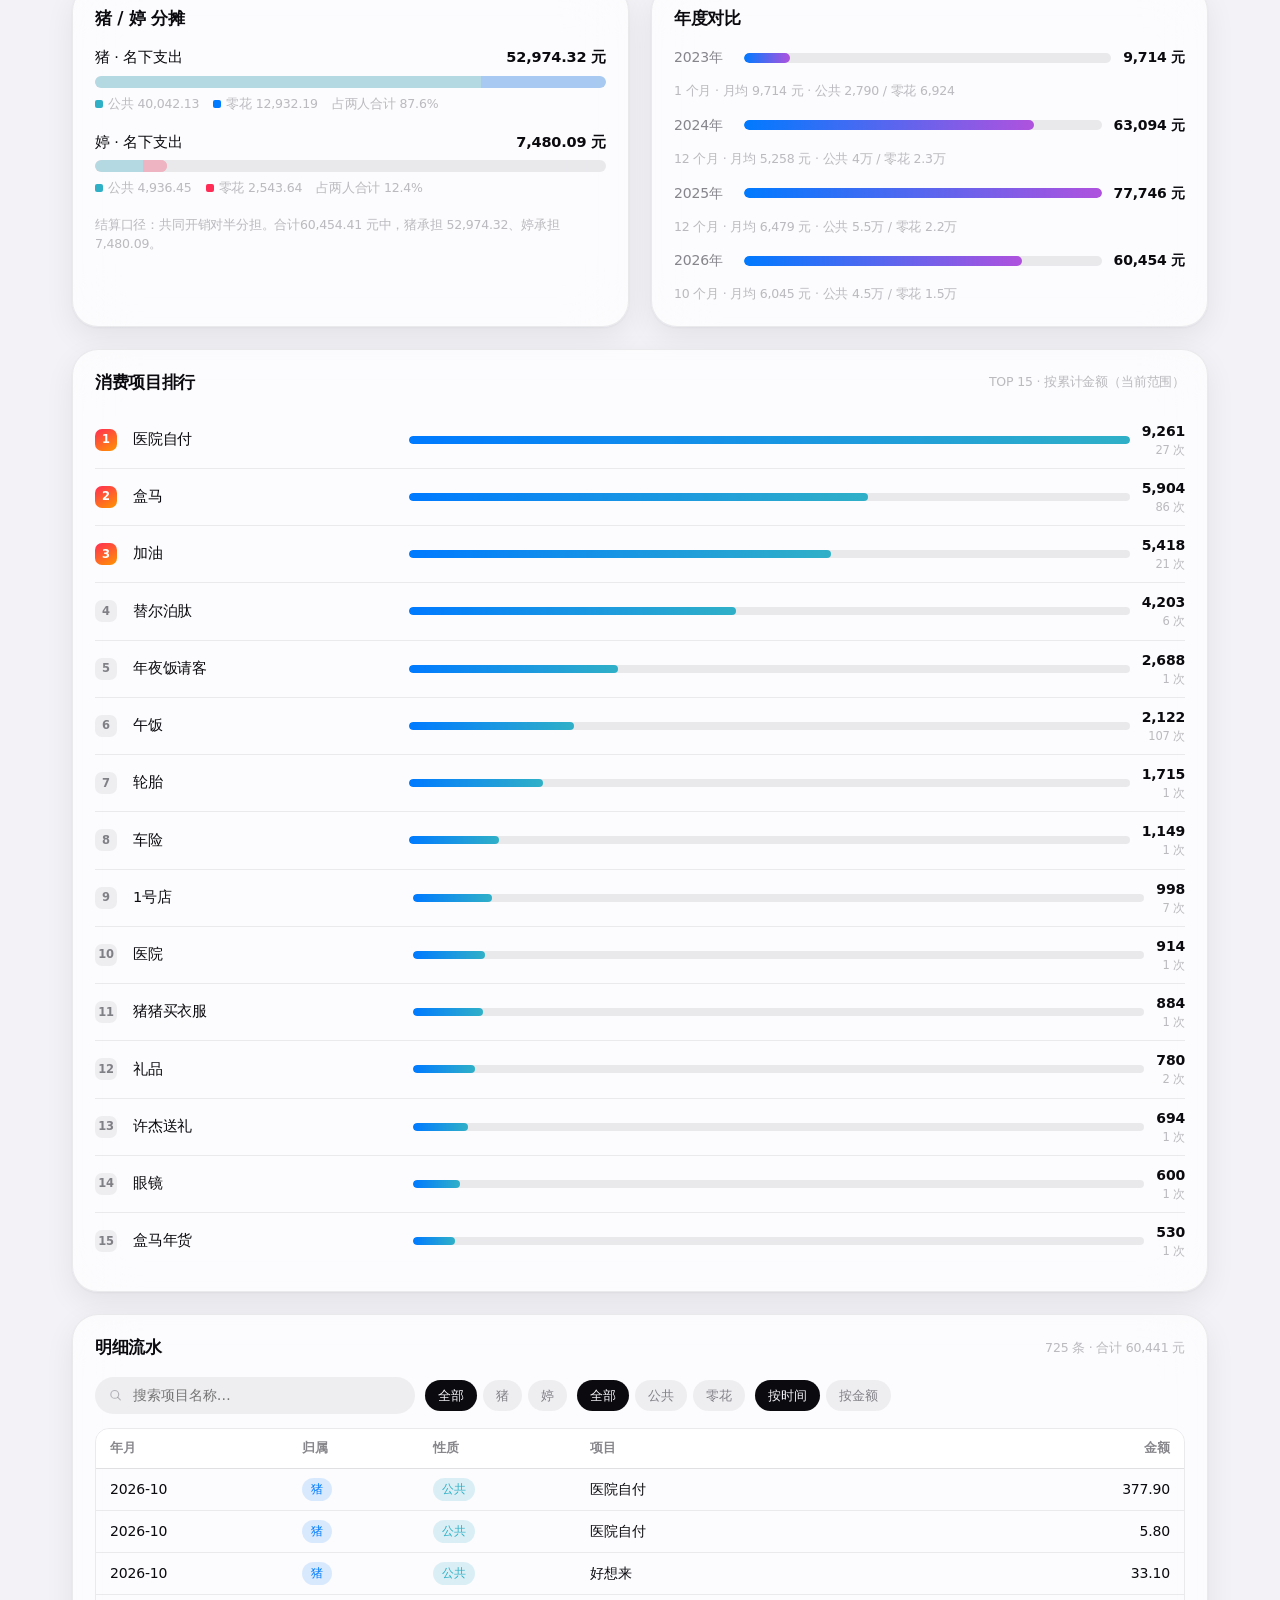
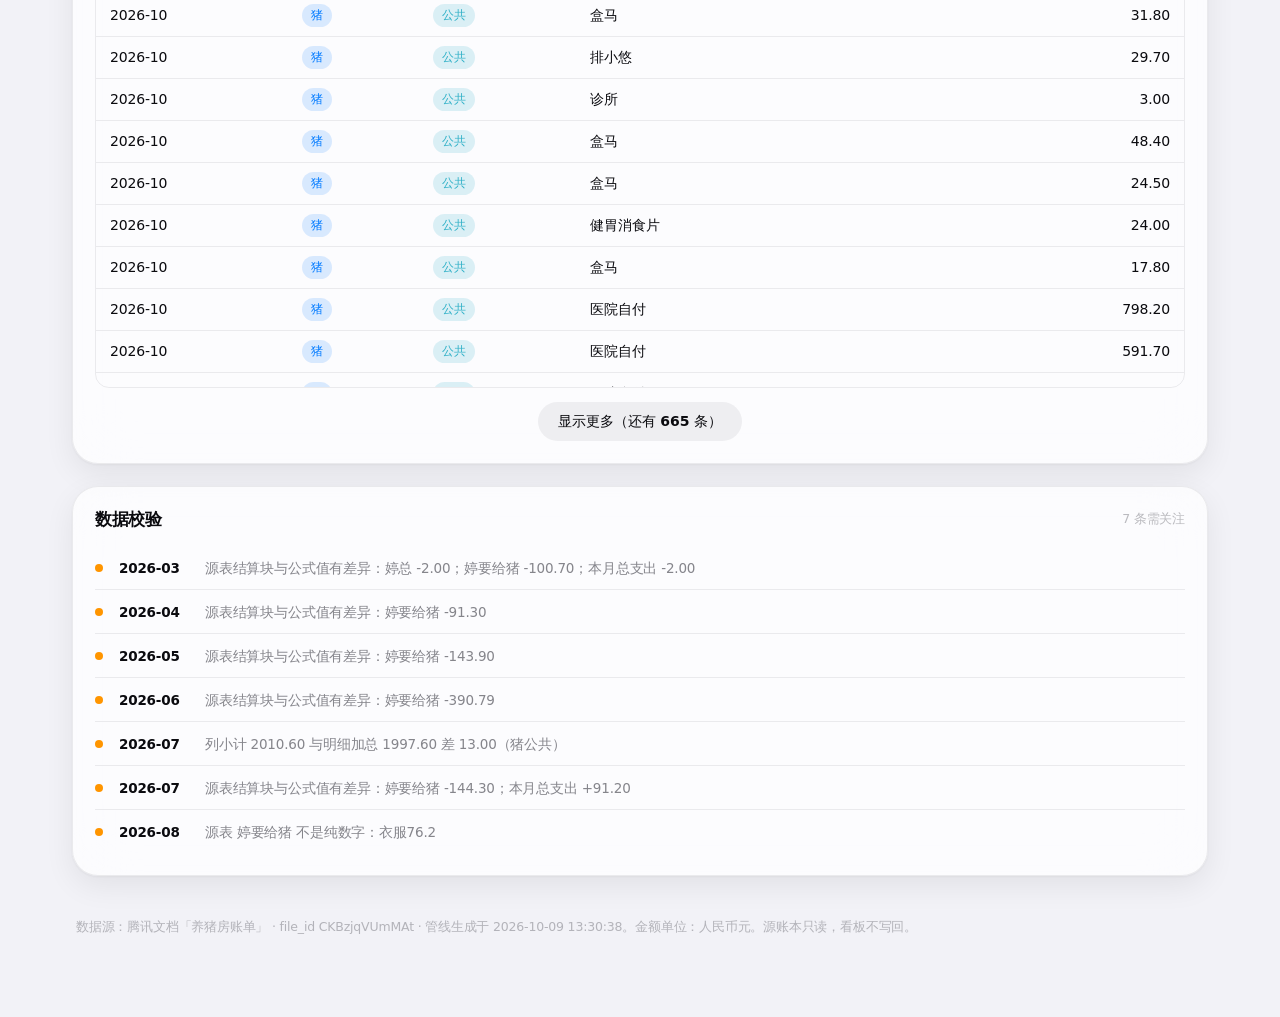
==== commit 32d2efe5: "前端更新" ====
--- a/piggy-ledger/index.html
+++ b/piggy-ledger/index.html
@@ -68,7 +68,7 @@
 
   <section class="kpi-grid reveal" id="kpiGrid" aria-live="polite"></section>
 
-  <section class="grid cols-3-2 reveal">
+  <section class="grid settle-grid reveal">
     <article class="card settlement-card" id="settlementCard">
       <div class="card-head">
         <h2>本月结算</h2>
@@ -80,6 +80,19 @@
       </div>
       <ul class="settle-rows" id="settleRows"></ul>
       <p class="settle-note" id="settleNote"></p>
+    </article>
+
+    <article class="card settlement-card" id="settlementCardPrev">
+      <div class="card-head">
+        <h2>上月结算</h2>
+        <span class="badge" id="settlementBadgePrev">—</span>
+      </div>
+      <div class="settle-hero">
+        <span class="settle-label">婷要给猪</span>
+        <span class="settle-value" id="settleValuePrev">—</span>
+      </div>
+      <ul class="settle-rows" id="settleRowsPrev"></ul>
+      <p class="settle-note" id="settleNotePrev"></p>
     </article>
 
     <article class="card" id="donutCard">
--- a/piggy-ledger/styles.css
+++ b/piggy-ledger/styles.css
@@ -431,10 +431,15 @@
 }
 .kpi-sub { margin-top: 5px; font-size: 12.5px; color: var(--label-3); }
 
-/* ------------------------------------------------------------ 结算卡 */
+/* ------------------------------------------------------------ 结算卡
+   结算区 = 本月结算 + 上月结算 + 支出结构；两张结算卡等宽并排，宽度和较大 */
+.settle-grid { grid-template-columns: minmax(0, 1.6fr) minmax(0, 1.6fr) minmax(0, 1fr); }
 .settlement-card {
   background: linear-gradient(160deg, var(--material-strong), var(--material));
 }
+/* 上月结算是参照物，视觉权重压低一档：整卡降透明 + 数字改中性色 */
+#settlementCardPrev { opacity: .78; }
+#settlementCardPrev .settle-value { color: var(--label-2); font-weight: 660; }
 .badge {
   padding: 4px 11px;
   border-radius: var(--radius-pill);
@@ -760,9 +765,17 @@
 .reveal.is-fallback { opacity: 1; transform: none; animation: none; }
 
 /* ------------------------------------------------------------ 响应式 */
+/* 结算区三列在 1000px 以下先收成「两结算卡并排 + 支出结构换行占满」，
+   再往下（860px）才完全单列，避免结算卡被压得过窄导致行内数字换行 */
 @media (max-width: 1000px) {
   .kpi-grid { grid-template-columns: repeat(2, minmax(0, 1fr)); }
   .cols-3-2, .cols-2 { grid-template-columns: minmax(0, 1fr); }
+  .settle-grid { grid-template-columns: repeat(2, minmax(0, 1fr)); }
+  .settle-grid #donutCard { grid-column: 1 / -1; }
+}
+@media (max-width: 860px) {
+  .settle-grid { grid-template-columns: minmax(0, 1fr); }
+  .settle-grid #donutCard { grid-column: auto; }
 }
 
 /* 中等屏：年度控件开始收窄，但仍能完整放下；允许换行避免溢出 */
